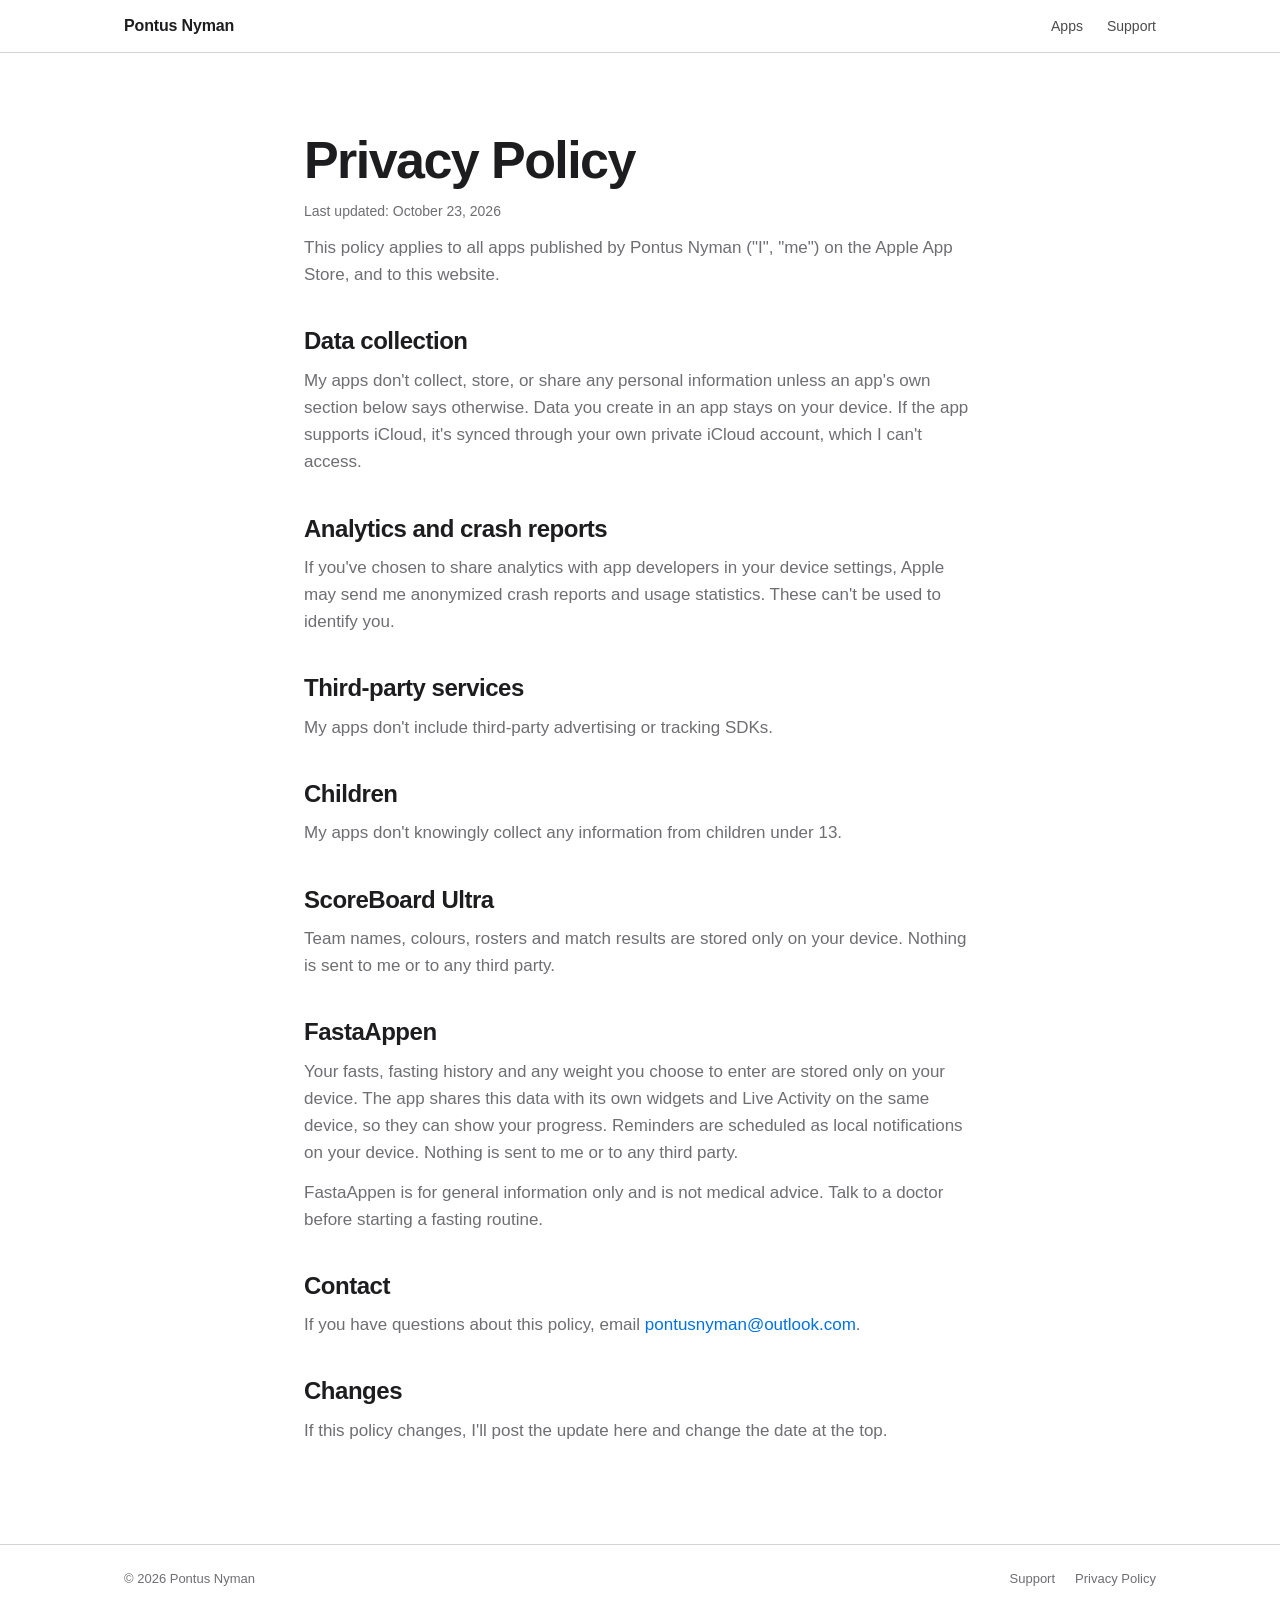
==== privacy.html @ 96e54390 "first commit" ====
<!DOCTYPE html>
<html lang="en">
<head>
  <meta charset="UTF-8">
  <meta name="viewport" content="width=device-width, initial-scale=1">
  <title>Privacy Policy — Pontus Nyman</title>
  <link rel="icon" href="assets/favicon.svg" type="image/svg+xml">
  <link rel="stylesheet" href="styles.css">
</head>
<body>
  <header class="nav">
    <div class="container nav-inner">
      <a href="/" class="logo">Pontus Nyman</a>
      <nav><a href="/#apps">Apps</a><a href="support.html">Support</a></nav>
    </div>
  </header>

  <main class="page">
    <div class="container">
      <h1>Privacy Policy</h1>
      <p class="updated">Last updated: October 23, 2026</p>

      <!-- Review this before every release. It has to match the App Privacy answers you give in App Store Connect. -->

      <p>
        This policy applies to all apps published by Pontus Nyman ("I", "me") on the Apple App Store,
        and to this website.
      </p>

      <h2>Data collection</h2>
      <p>
        My apps don't collect, store, or share any personal information unless an app's own section below says otherwise.
        Data you create in an app stays on your device. If the app supports iCloud, it's synced through your own
        private iCloud account, which I can't access.
      </p>

      <h2>Analytics and crash reports</h2>
      <p>
        If you've chosen to share analytics with app developers in your device settings, Apple may send me anonymized
        crash reports and usage statistics. These can't be used to identify you.
      </p>

      <h2>Third-party services</h2>
      <p>My apps don't include third-party advertising or tracking SDKs.</p>

      <h2>Children</h2>
      <p>My apps don't knowingly collect any information from children under 13.</p>

      <h2>ScoreBoard Ultra</h2>
      <p>
        Team names, colours, rosters and match results are stored only on your device.
        Nothing is sent to me or to any third party.
      </p>

      <h2>FastaAppen</h2>
      <p>
        Your fasts, fasting history and any weight you choose to enter are stored only on your device.
        The app shares this data with its own widgets and Live Activity on the same device, so they can show your progress.
        Reminders are scheduled as local notifications on your device. Nothing is sent to me or to any third party.
      </p>
      <p>
        FastaAppen is for general information only and is not medical advice. Talk to a doctor before starting a fasting routine.
      </p>

      <h2>Contact</h2>
      <p>
        If you have questions about this policy, email
        <a href="mailto:pontusnyman@outlook.com">pontusnyman@outlook.com</a>.
      </p>

      <h2>Changes</h2>
      <p>If this policy changes, I'll post the update here and change the date at the top.</p>
    </div>
  </main>

  <footer class="footer">
    <div class="container footer-inner">
      <p>© 2026 Pontus Nyman</p>
      <nav><a href="support.html">Support</a><a href="privacy.html">Privacy Policy</a></nav>
    </div>
  </footer>
</body>
</html>
---- styles.css ----
:root {
  --bg: #ffffff;
  --bg-alt: #f5f5f7;
  --text: #1d1d1f;
  --muted: #6e6e73;
  --border: #d2d2d7;
  --accent: #0071e3;
  --accent-hover: #0077ed;
  --card: #ffffff;
  --radius: 18px;
  --max: 1080px;
}

@media (prefers-color-scheme: dark) {
  :root {
    --bg: #000000;
    --bg-alt: #111113;
    --text: #f5f5f7;
    --muted: #a1a1a6;
    --border: #2c2c2e;
    --accent: #2997ff;
    --accent-hover: #47a6ff;
    --card: #1c1c1e;
  }
}

* { box-sizing: border-box; margin: 0; padding: 0; }

html { scroll-behavior: smooth; scroll-padding-top: 64px; }

body {
  font-family: -apple-system, BlinkMacSystemFont, "SF Pro Text", "Helvetica Neue", Helvetica, Arial, sans-serif;
  background: var(--bg);
  color: var(--text);
  line-height: 1.6;
  -webkit-font-smoothing: antialiased;
}

a { color: var(--accent); text-decoration: none; }
a:hover { text-decoration: underline; }

.container { max-width: var(--max); margin: 0 auto; padding: 0 24px; }

/* Nav */
.nav {
  position: sticky; top: 0; z-index: 10;
  background: color-mix(in srgb, var(--bg) 72%, transparent);
  backdrop-filter: saturate(180%) blur(20px);
  -webkit-backdrop-filter: saturate(180%) blur(20px);
  border-bottom: 1px solid var(--border);
}
.nav-inner { display: flex; align-items: center; justify-content: space-between; height: 52px; }
.logo { color: var(--text); font-weight: 600; letter-spacing: -0.01em; }
.logo:hover { text-decoration: none; }
.nav nav a { color: var(--text); font-size: 14px; margin-left: 24px; opacity: 0.8; }
.nav nav a:hover { opacity: 1; text-decoration: none; }

/* Hero */
.hero { padding: 120px 0 100px; text-align: center; }
.eyebrow { color: var(--accent); font-weight: 600; font-size: 17px; margin-bottom: 12px; }
h1 {
  font-family: -apple-system, BlinkMacSystemFont, "SF Pro Display", "Helvetica Neue", sans-serif;
  font-size: clamp(40px, 7vw, 72px);
  line-height: 1.05;
  letter-spacing: -0.03em;
  font-weight: 700;
}
.lead { max-width: 640px; margin: 24px auto 0; font-size: clamp(17px, 2.2vw, 21px); color: var(--muted); }
.cta { margin-top: 36px; display: flex; gap: 12px; justify-content: center; flex-wrap: wrap; }
.platforms { list-style: none; display: flex; gap: 8px; justify-content: center; flex-wrap: wrap; margin-top: 48px; }
.platforms li {
  font-size: 13px; color: var(--muted);
  border: 1px solid var(--border); border-radius: 999px; padding: 4px 14px;
}

/* Buttons */
.btn {
  display: inline-block; padding: 12px 24px; border-radius: 999px;
  font-size: 17px; font-weight: 500; transition: background 0.2s, transform 0.2s;
}
.btn:hover { text-decoration: none; transform: translateY(-1px); }
.btn-primary { background: var(--accent); color: #fff; }
.btn-primary:hover { background: var(--accent-hover); }
.btn-secondary { color: var(--accent); border: 1px solid var(--accent); }
.btn-large { font-size: 19px; padding: 16px 32px; margin-top: 8px; }

/* Sections */
.section { padding: 100px 0; }
.section-alt { background: var(--bg-alt); }
h2 { font-size: clamp(32px, 5vw, 48px); letter-spacing: -0.02em; line-height: 1.1; }
h3 { font-size: 21px; letter-spacing: -0.01em; }
.section-lead { color: var(--muted); font-size: 19px; margin-top: 12px; }

/* Apps */
.app-grid {
  display: grid; gap: 20px; margin-top: 48px;
  grid-template-columns: repeat(auto-fit, minmax(280px, 1fr));
}
.app-card {
  background: var(--card); border: 1px solid var(--border); border-radius: var(--radius);
  padding: 28px; display: flex; flex-direction: column; gap: 20px;
  transition: transform 0.25s, box-shadow 0.25s;
}
.app-card:hover { transform: translateY(-4px); box-shadow: 0 12px 32px rgba(0,0,0,0.08); }
.app-card-empty { border-style: dashed; background: transparent; }
.app-icon {
  width: 72px; height: 72px; border-radius: 22.37%; /* iOS-style squircle approximation */
  background: linear-gradient(135deg, var(--c1), var(--c2));
  display: grid; place-items: center; color: #fff; font-size: 32px;
  box-shadow: 0 4px 12px rgba(0,0,0,0.12);
}
.app-icon img { width: 100%; height: 100%; border-radius: inherit; display: block; }
.app-icon-img { background: none; }
.app-body p { color: var(--muted); margin: 6px 0 16px; }
.badge {
  display: inline-block; font-size: 12px; font-weight: 600; text-transform: uppercase; letter-spacing: 0.04em;
  color: var(--muted); background: var(--bg-alt); border-radius: 999px; padding: 4px 12px;
}
.badge-live { color: #fff; background: var(--accent); }

/* About */
.about { display: grid; grid-template-columns: 1.4fr 1fr; gap: 64px; align-items: start; }
.about p { color: var(--muted); font-size: 17px; margin-top: 16px; }
.skills { background: var(--card); border: 1px solid var(--border); border-radius: var(--radius); padding: 28px; }
.skills ul { list-style: none; display: flex; flex-wrap: wrap; gap: 8px; margin-top: 16px; }
.skills li { font-size: 14px; background: var(--bg-alt); border-radius: 8px; padding: 6px 12px; }

/* Contact */
.contact { text-align: center; }
.contact .section-lead { margin-bottom: 28px; }
.socials { list-style: none; display: flex; gap: 24px; justify-content: center; margin-top: 32px; }

/* Footer */
.footer { border-top: 1px solid var(--border); padding: 24px 0; font-size: 13px; color: var(--muted); }
.footer-inner { display: flex; justify-content: space-between; flex-wrap: wrap; gap: 12px; }
.footer nav a { color: var(--muted); margin-left: 20px; }
.footer nav a:first-child { margin-left: 0; }

/* Legal / support pages */
.page { padding: 80px 0 100px; }
.page .container { max-width: 720px; }
.page h1 { font-size: clamp(36px, 6vw, 52px); }
.page h2 { font-size: 24px; margin-top: 40px; }
.page p, .page li { color: var(--muted); font-size: 17px; margin-top: 12px; }
.page ul { padding-left: 20px; }
.page .updated { font-size: 14px; }

@media (max-width: 760px) {
  .about { grid-template-columns: 1fr; gap: 40px; }
  .hero { padding: 80px 0 64px; }
  .section { padding: 72px 0; }
  .nav nav a { margin-left: 16px; }
  h1 br { display: none; }
}
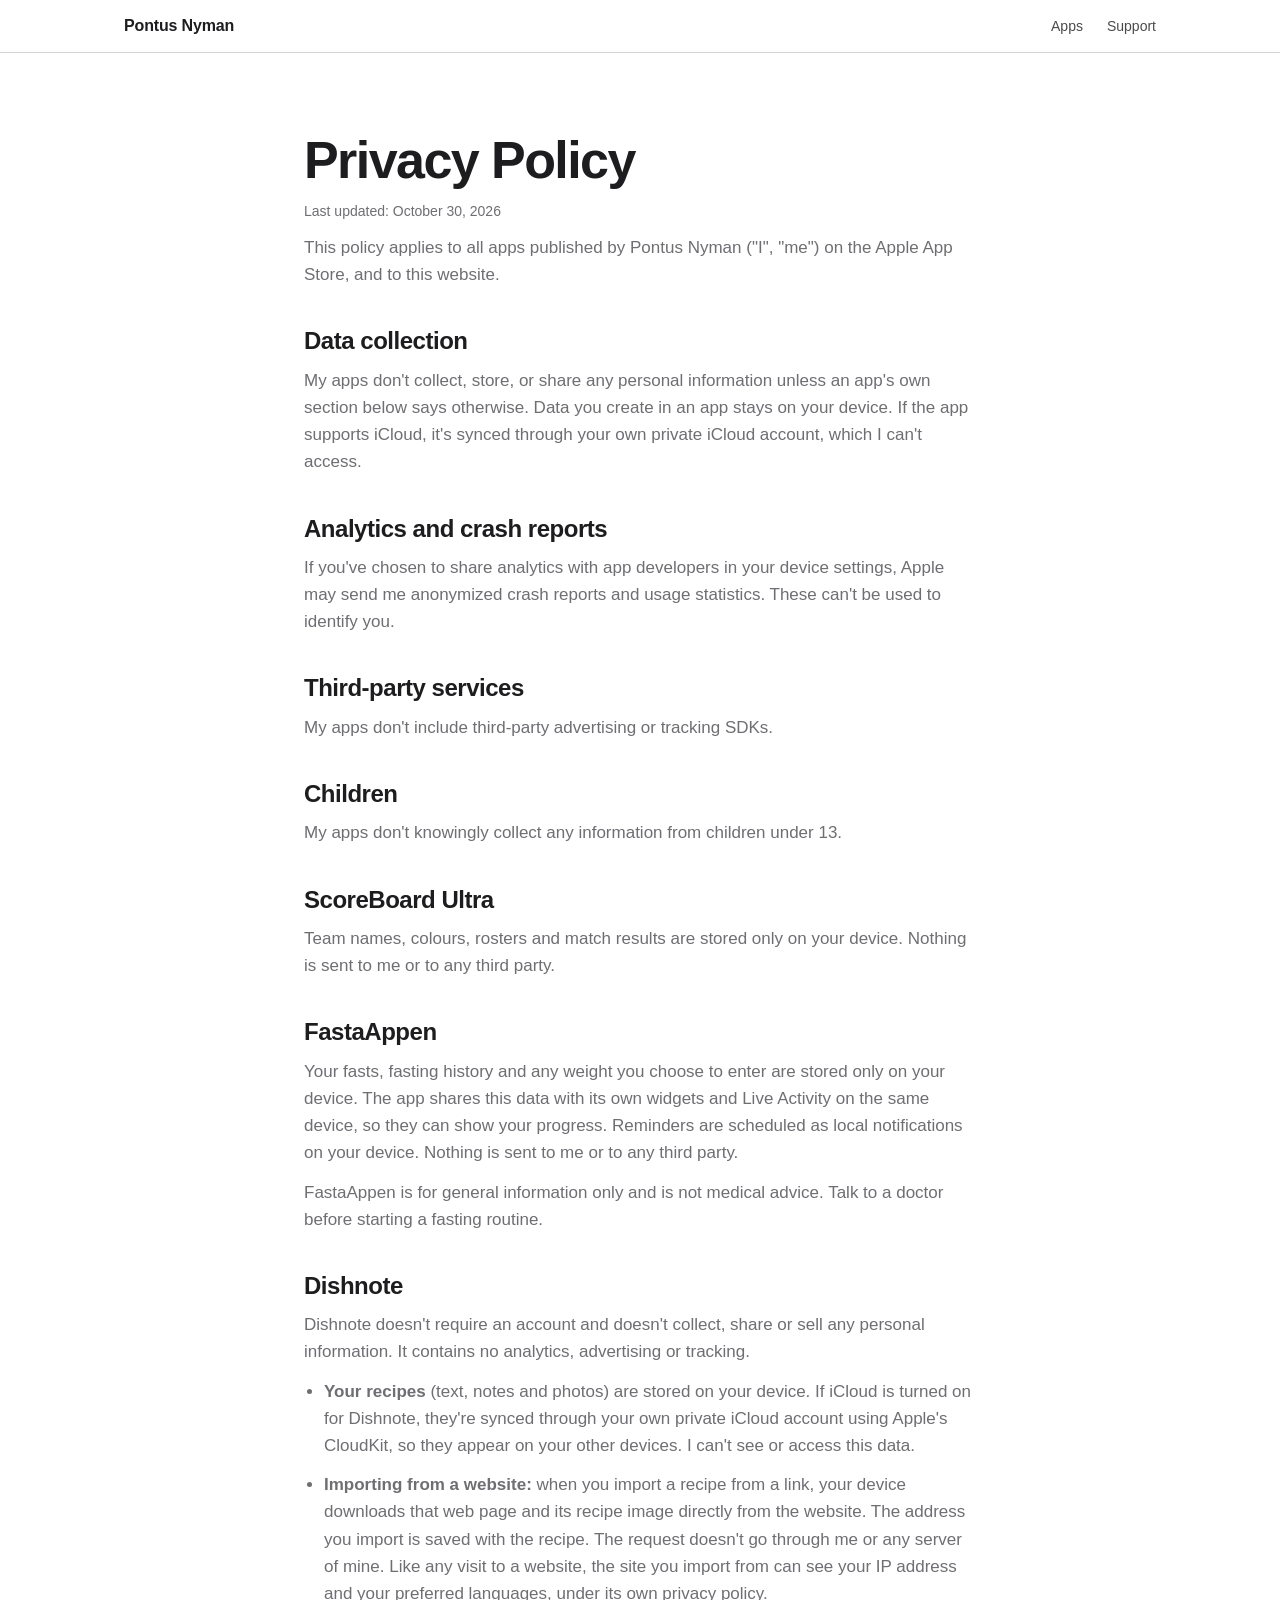
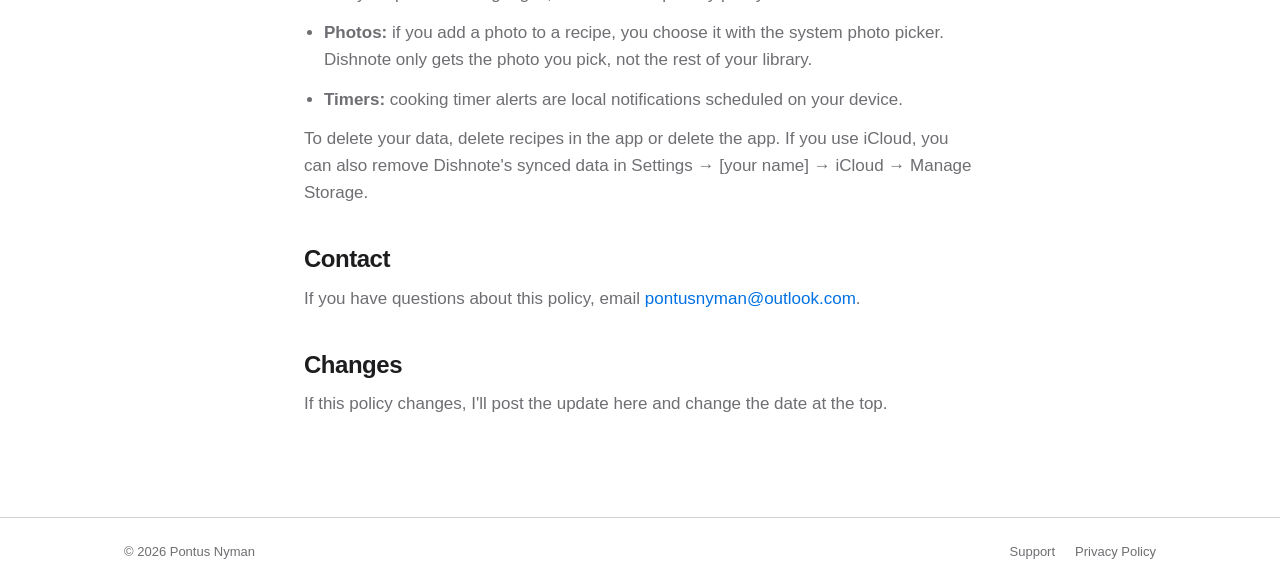
==== commit 4c236ea5: "Add information about Dishnote" ====
--- a/privacy.html
+++ b/privacy.html
@@ -18,7 +18,7 @@
   <main class="page">
     <div class="container">
       <h1>Privacy Policy</h1>
-      <p class="updated">Last updated: October 23, 2026</p>
+      <p class="updated">Last updated: October 30, 2026</p>
 
       <!-- Review this before every release. It has to match the App Privacy answers you give in App Store Connect. -->
 
@@ -62,6 +62,36 @@
         FastaAppen is for general information only and is not medical advice. Talk to a doctor before starting a fasting routine.
       </p>
 
+      <h2 id="dishnote">Dishnote</h2>
+      <p>
+        Dishnote doesn't require an account and doesn't collect, share or sell any personal information.
+        It contains no analytics, advertising or tracking.
+      </p>
+      <ul>
+        <li>
+          <strong>Your recipes</strong> (text, notes and photos) are stored on your device. If iCloud is turned on
+          for Dishnote, they're synced through your own private iCloud account using Apple's CloudKit, so they
+          appear on your other devices. I can't see or access this data.
+        </li>
+        <li>
+          <strong>Importing from a website:</strong> when you import a recipe from a link, your device downloads that
+          web page and its recipe image directly from the website. The address you import is saved with the recipe.
+          The request doesn't go through me or any server of mine. Like any visit to a website, the site you import
+          from can see your IP address and your preferred languages, under its own privacy policy.
+        </li>
+        <li>
+          <strong>Photos:</strong> if you add a photo to a recipe, you choose it with the system photo picker.
+          Dishnote only gets the photo you pick, not the rest of your library.
+        </li>
+        <li>
+          <strong>Timers:</strong> cooking timer alerts are local notifications scheduled on your device.
+        </li>
+      </ul>
+      <p>
+        To delete your data, delete recipes in the app or delete the app. If you use iCloud, you can also remove
+        Dishnote's synced data in Settings → [your name] → iCloud → Manage Storage.
+      </p>
+
       <h2>Contact</h2>
       <p>
         If you have questions about this policy, email
